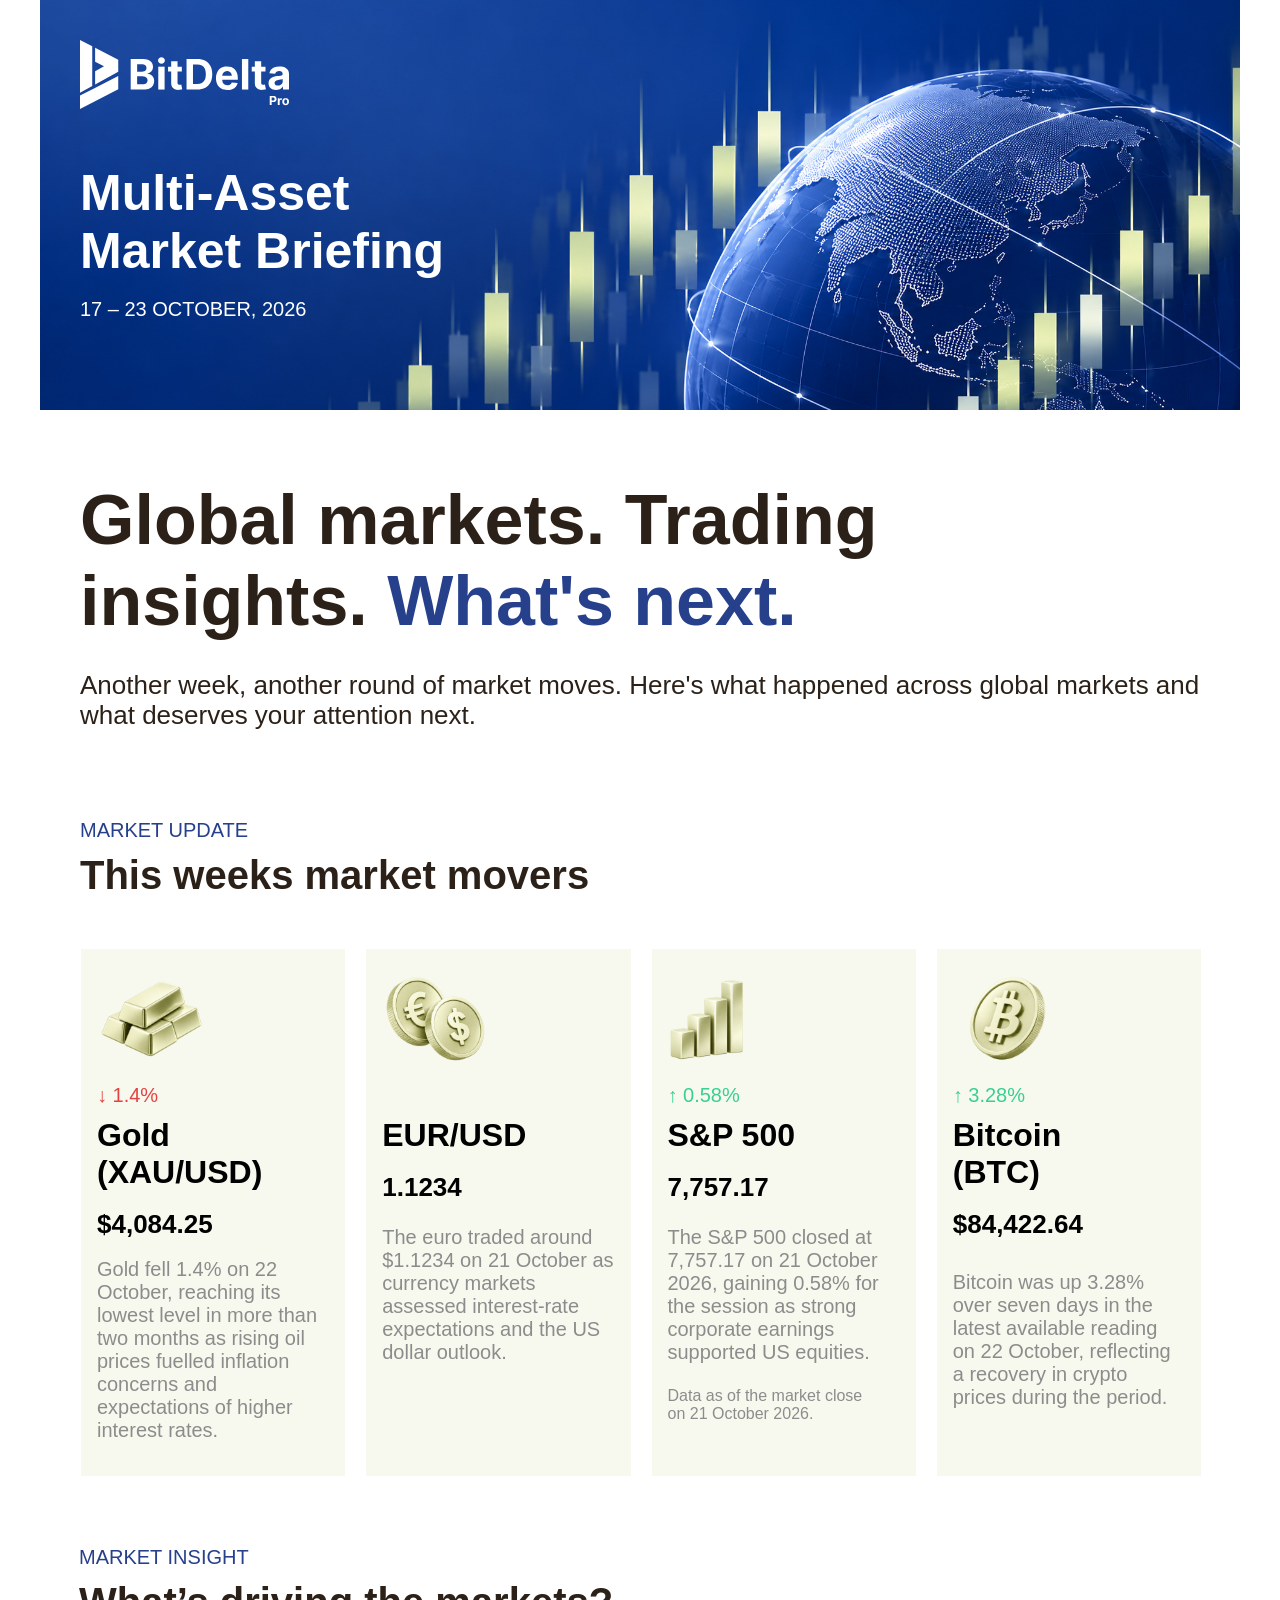
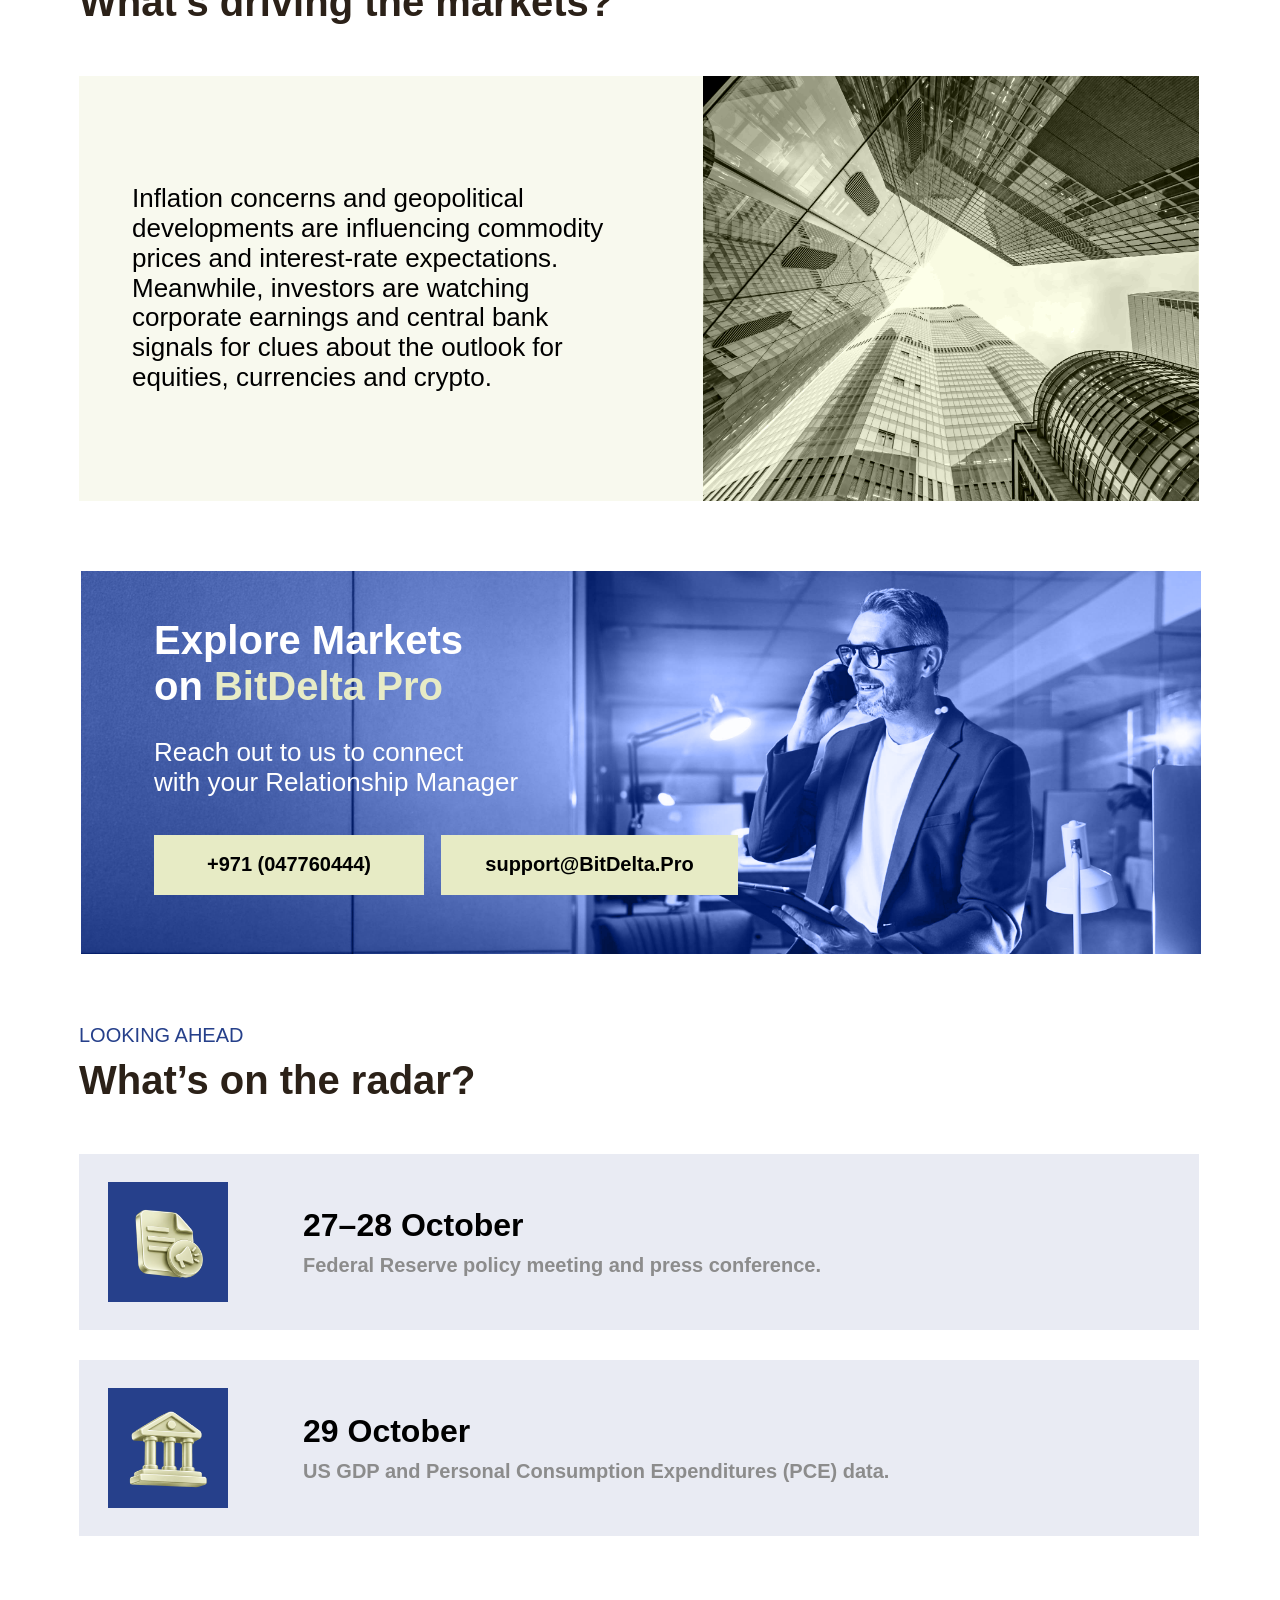
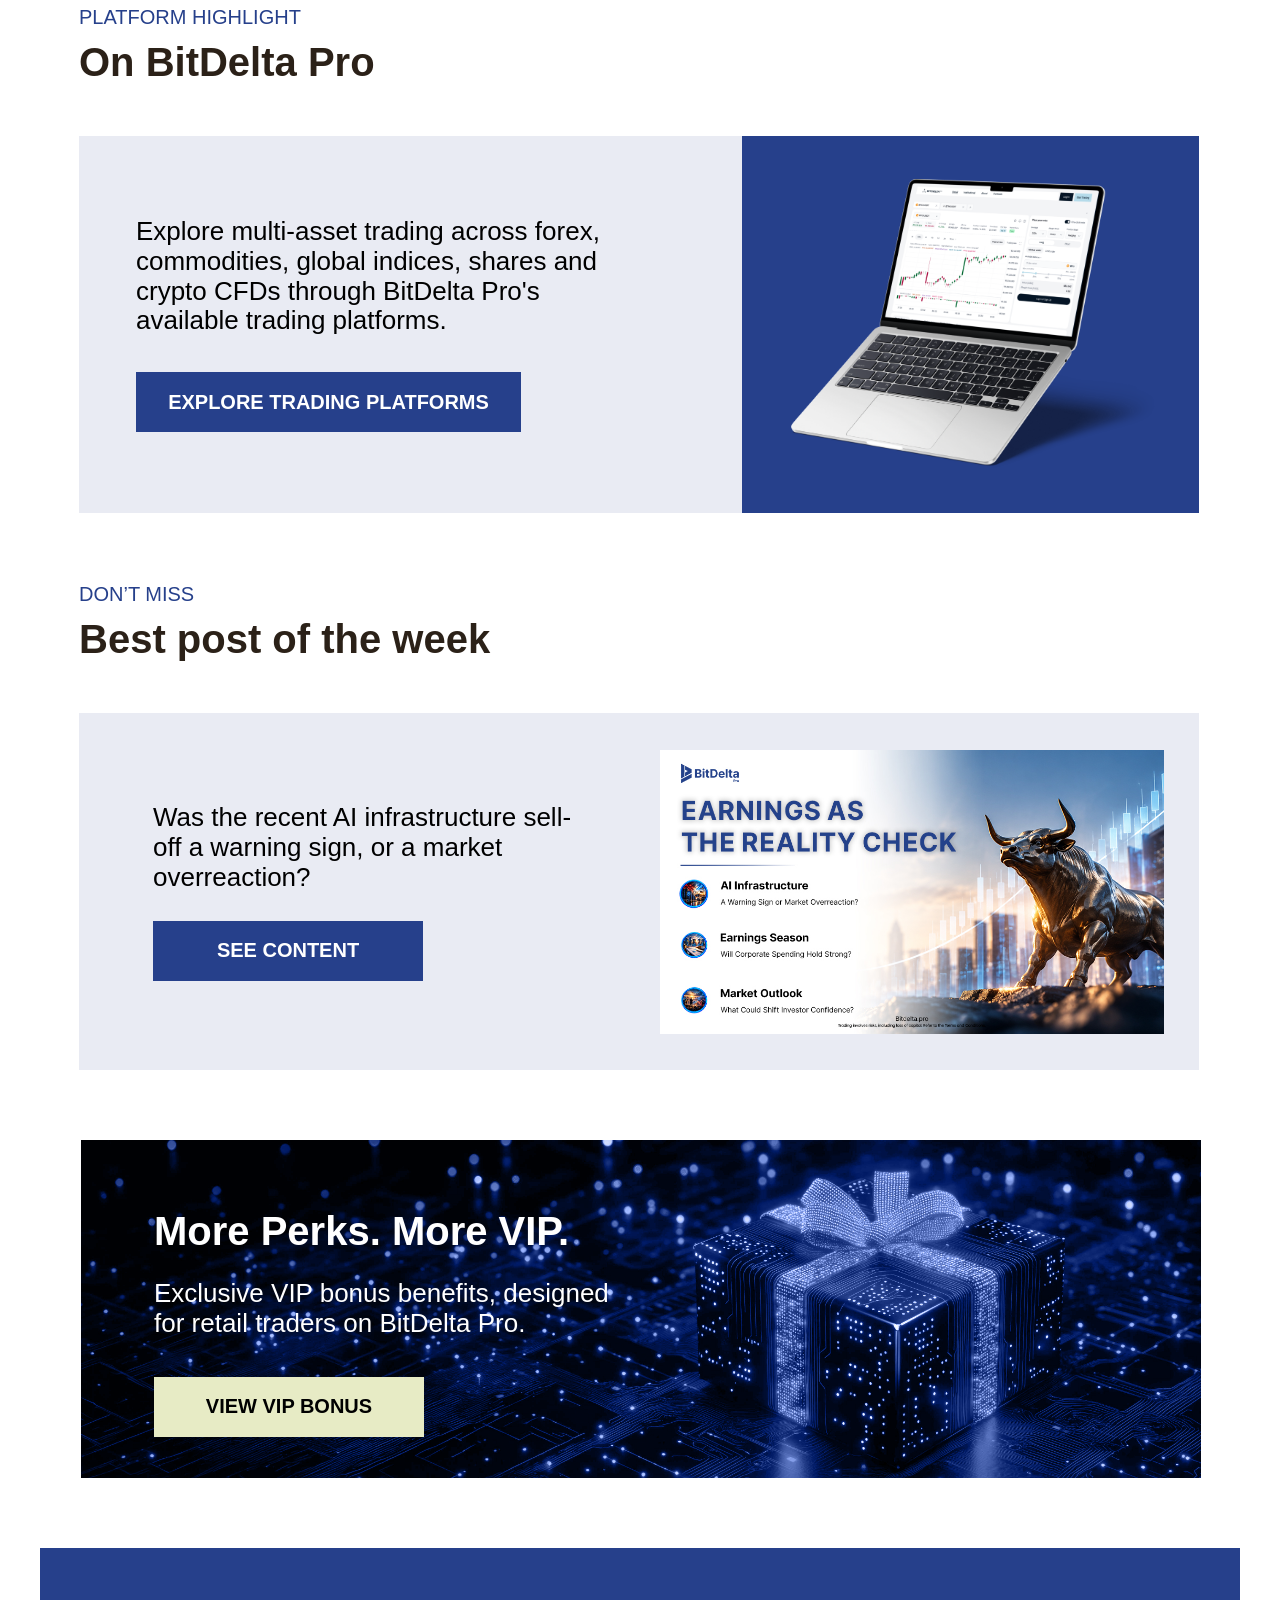
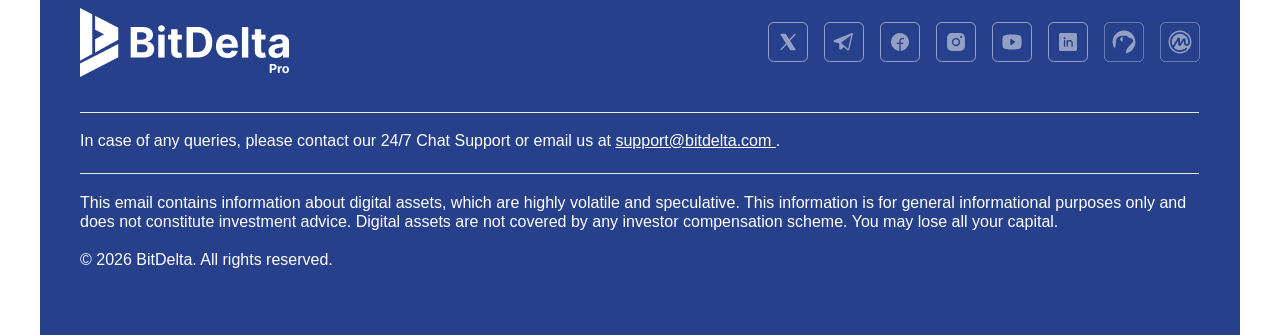
==== index.html @ d6a6b310 "Add files via upload" ====
<!doctype html>
<html lang="en">

<head>
  <meta charset="utf-8">
  <meta name="viewport" content="width=device-width, initial-scale=1">
  <meta name="theme-color" content="#26408b">
  <title>BitDelta Pro — Multi-Asset Market Briefing</title>
  <link rel="stylesheet" href="styles.css">
  <script src="script.js" defer></script>
</head>

<body>
<div class="page">

<!-- HERO -->
<header class="hero">
  <div class="hero-image">
    <img src="https://mou-bitdelta.github.io/Pro-Newsletter/assets/hero.jpg" alt="">
  </div>

  <img
    class="brand"
    src="https://mou-bitdelta.github.io/Pro-Newsletter/assets/logo-header.svg"
    alt="BitDelta Pro"
  >

  <h1>Multi-Asset<br>Market Briefing</h1>
  <p class="date">17 – 23 October, 2026</p>
</header>

<main>

<!-- INTRODUCTION -->
<section class="intro">
  <h2>
    Global markets. Trading
    <br class="desktop-break">
    insights. <span>What's next.</span>
  </h2>
  <p>
    Another week, another round of market moves.
    Here's what happened across global markets and
    what deserves your attention next.
  </p>
</section>

<!-- MARKET MOVERS -->
<section class="section movers">

  <div class="section-heading">
    <p>market update</p>
    <h2>This weeks market movers</h2>
  </div>

  <div class="market-grid">

    <!-- GOLD -->
    <article class="market-card card-gold">
      <div class="market-icon gold">
        <img
          src="https://mou-bitdelta.github.io/Pro-Newsletter/assets/market-icons.png"
          alt="Gold (XAU/USD)"
        >
      </div>
      <p class="change down">↓ 1.4%</p>
      <h3>Gold<br>(XAU/USD)</h3>
      <p class="price">$4,084.25</p>
      <p class="description">
        Gold fell 1.4% on 22 October, reaching its
        lowest level in more than two months as
        rising oil prices fuelled inflation concerns
        and expectations of higher interest rates.
      </p>
    </article>

    <!-- EUR/USD -->
    <article class="market-card card-eur">
      <div class="market-icon eur">
        <img
          src="https://mou-bitdelta.github.io/Pro-Newsletter/assets/market-icons.png"
          alt="EUR/USD"
        >
      </div>
      <p class="change up">&nbsp;</p>
      <h3>EUR/USD</h3>
      <p class="price">1.1234</p>
      <p class="description">
        The euro traded around $1.1234 on 21 October
        as currency markets assessed interest-rate
        expectations and the US dollar outlook.
      </p>
    </article>

    <!-- S&P 500 -->
    <article class="market-card card-sp">
      <div class="market-icon sp">
        <img
          src="https://mou-bitdelta.github.io/Pro-Newsletter/assets/market-icons.png"
          alt="S&amp;P 500"
        >
      </div>
      <p class="change up">↑ 0.58%</p>
      <h3>S&amp;P 500</h3>
      <p class="price">7,757.17</p>
      <p class="description">
        The S&amp;P 500 closed at 7,757.17 on
        21 October 2026, gaining 0.58% for the
        session as strong corporate earnings
        supported US equities.
      </p>
      <p class="data-note">
        Data as of the market close<br>
        on 21 October 2026.
      </p>
    </article>

    <!-- BITCOIN -->
    <article class="market-card card-btc">
      <div class="market-icon btc">
        <img
          src="https://mou-bitdelta.github.io/Pro-Newsletter/assets/market-icons.png"
          alt="Bitcoin (BTC)"
        >
      </div>
      <p class="change up">↑ 3.28%</p>
      <h3>Bitcoin<br>(BTC)</h3>
      <p class="price">$84,422.64</p>
      <p class="description">
        Bitcoin was up 3.28% over seven days in
        the latest available reading on 22 October,
        reflecting a recovery in crypto prices
        during the period.
      </p>
    </article>

  </div>
</section>

<!-- MARKET INSIGHT -->
<section class="section insight">

  <div class="section-heading">
    <p>market insight</p>
    <h2>What’s driving the markets?</h2>
  </div>

  <div class="insight-panel">
    <p>
      Inflation concerns and geopolitical developments
      are influencing commodity prices and interest-rate
      expectations. Meanwhile, investors are watching
      corporate earnings and central bank signals for
      clues about the outlook for equities, currencies
      and crypto.
    </p>

    <div class="insight-image">
      <img
        src="https://mou-bitdelta.github.io/Pro-Newsletter/assets/insight.jpg"
        alt="View looking up between financial district buildings"
      >
    </div>
  </div>
</section>

<!-- CONTACT BANNER -->
<section class="banner contact">

  <div class="contact-image">
    <img
      src="https://mou-bitdelta.github.io/Pro-Newsletter/assets/contact.jpg"
      alt=""
    >
  </div>

  <div class="banner-copy">
    <h2>
      Explore Markets<br>
      on <span>BitDelta Pro</span>
    </h2>
    <p>
      Reach out to us to connect<br>
      with your Relationship Manager
    </p>

    <div class="contact-links">
      <a class="cta" href="tel:+97147760444">
        +971 (047760444)
      </a>
      <a class="cta email" href="mailto:support@BitDelta.Pro">
        support@BitDelta.Pro
      </a>
    </div>
  </div>
</section>

<!-- LOOKING AHEAD -->
<section class="section radar">

  <div class="section-heading">
    <p>looking ahead</p>
    <h2>What’s on the radar?</h2>
  </div>

  <div class="radar-list">

    <article class="radar-card">
      <div class="radar-icon-box">
        <div class="radar-icon r0">
          <img
            src="https://mou-bitdelta.github.io/Pro-Newsletter/assets/radar-icons.png"
            alt=""
          >
        </div>
      </div>

      <div>
        <h3>27–28 October</h3>
        <p>
          Federal Reserve policy meeting and
          press conference.
        </p>
      </div>
    </article>

    <article class="radar-card">
      <div class="radar-icon-box">
        <div class="radar-icon r1">
          <img
            src="https://mou-bitdelta.github.io/Pro-Newsletter/assets/radar-icons.png"
            alt=""
          >
        </div>
      </div>

      <div>
        <h3>29 October</h3>
        <p>
          US GDP and Personal Consumption
          Expenditures (PCE) data.
        </p>
      </div>
    </article>

  </div>
</section>

<!-- PLATFORM HIGHLIGHT -->
<section class="section platform">

  <div class="section-heading">
    <p>platform highlight</p>
    <h2>On BitDelta Pro</h2>
  </div>

  <div class="platform-panel">

    <div class="platform-copy">
      <p>
        Explore multi-asset trading across forex,
        commodities, global indices, shares and
        crypto CFDs through BitDelta Pro's available
        trading platforms.
      </p>

      <button class="cta primary" data-action="platforms">
        Explore Trading Platforms
      </button>
    </div>

    <div class="laptop-panel">
      <div class="laptop">
        <img
          src="https://mou-bitdelta.github.io/Pro-Newsletter/assets/laptop.png"
          alt="BitDelta Pro trading platform on a laptop"
        >
      </div>
    </div>

  </div>
</section>

<!-- BEST POST -->
<section class="section post">

  <div class="section-heading">
    <p>don’t miss</p>
    <h2>Best post of the week</h2>
  </div>

  <div class="post-panel">
    <div>
      <p>
        Was the recent AI infrastructure sell-off
        a warning sign, or a market overreaction?
      </p>

      <button class="cta primary" data-action="post">
        see content
      </button>
    </div>

    <img
      class="post-image"
      src="https://mou-bitdelta.github.io/Pro-Newsletter/assets/post.jpg"
      alt="Earnings as the reality check — BitDelta Pro market analysis"
    >
  </div>
</section>

<!-- VIP BANNER -->
<section class="banner vip">

  <img
    class="vip-image"
    src="https://mou-bitdelta.github.io/Pro-Newsletter/assets/vip.jpg"
    alt=""
  >

  <div class="banner-copy">
    <h2>More Perks. More VIP.</h2>

    <p>
      Exclusive VIP bonus benefits, designed
      for retail traders on BitDelta Pro.
    </p>

    <button class="cta" data-action="vip">
      View VIP Bonus
    </button>
  </div>

</section>

</main>

<!-- FOOTER -->
<footer>

  <div class="footer-top">

    <img
      class="brand"
      src="https://mou-bitdelta.github.io/Pro-Newsletter/assets/logo-footer.svg"
      alt="BitDelta Pro"
    >

    <nav class="socials" aria-label="Community channels">

      <button data-channel="X" aria-label="X">
        <img src="https://mou-bitdelta.github.io/Pro-Newsletter/assets/x.svg" alt="">
      </button>

      <button data-channel="Telegram" aria-label="Telegram">
        <img src="https://mou-bitdelta.github.io/Pro-Newsletter/assets/telegram.svg" alt="">
      </button>

      <button data-channel="Facebook" aria-label="Facebook">
        <img src="https://mou-bitdelta.github.io/Pro-Newsletter/assets/facebook.svg" alt="">
      </button>

      <button data-channel="Instagram" aria-label="Instagram">
        <img src="https://mou-bitdelta.github.io/Pro-Newsletter/assets/instagram.svg" alt="">
      </button>

      <button data-channel="YouTube" aria-label="YouTube">
        <img src="https://mou-bitdelta.github.io/Pro-Newsletter/assets/youtube.svg" alt="">
      </button>

      <button data-channel="LinkedIn" aria-label="LinkedIn">
        <img src="https://mou-bitdelta.github.io/Pro-Newsletter/assets/linkedin.svg" alt="">
      </button>

      <button class="whole-icon" data-channel="Community 1" aria-label="Community channel 1">
        <img src="https://mou-bitdelta.github.io/Pro-Newsletter/assets/community-one.svg" alt="">
      </button>

      <button class="whole-icon" data-channel="Community 2" aria-label="Community channel 2">
        <img src="https://mou-bitdelta.github.io/Pro-Newsletter/assets/community-two.svg" alt="">
      </button>

    </nav>
  </div>

  <div class="footer-rule">
    <img
      src="https://mou-bitdelta.github.io/Pro-Newsletter/assets/footer-line.svg"
      alt=""
    >
  </div>

  <p class="support">
    In case of any queries, please contact our 24/7
    <button class="text-button" data-action="chat">
      Chat Support
    </button>
    or email us at
    <a href="mailto:support@bitdelta.com">
      support@bitdelta.com
    </a>.
  </p>

  <div class="footer-rule">
    <img
      src="https://mou-bitdelta.github.io/Pro-Newsletter/assets/footer-line.svg"
      alt=""
    >
  </div>

  <p class="risk">
    This email contains information about digital
    assets, which are highly volatile and speculative.
    This information is for general informational
    purposes only and does not constitute investment
    advice. Digital assets are not covered by any
    investor compensation scheme. You may lose all
    your capital.
  </p>

  <p class="copyright">
    © 2026 BitDelta. All rights reserved.
  </p>

</footer>

</div>

<!-- DETAIL DIALOG -->
<dialog id="details" aria-labelledby="detail-title">
  <form method="dialog">
    <button class="close" aria-label="Close">×</button>
  </form>

  <h2 id="detail-title"></h2>
  <p id="detail-copy"></p>

  <a
    id="detail-link"
    class="cta"
    href="mailto:support@BitDelta.Pro"
  >
    Contact support
  </a>
</dialog>

</body>
</html>
---- styles.css ----
@import url('shared.css');
@font-face{font-family:Inter;src:url('assets/fonts/InterVariable.woff2') format('woff2');font-weight:100 900;font-display:swap}
@font-face{font-family:'DIN 2014';src:local('DIN 2014 Demi'),local('DIN2014-Demi');font-weight:600;font-display:swap}
:root{--blue:#26408b;--cream:#e7ebc5;--ink:#2b2118;--muted:#8c8c8c}*{box-sizing:border-box}body{margin:0;background:#fff;font-family:Inter,Arial,sans-serif;color:#000;line-height:1.15;font-weight:500}h1,h2,h3,p{margin:0}h1,h2{font-weight:800}button,a{-webkit-tap-highlight-color:transparent}button{font:inherit;cursor:pointer}a{color:inherit}button:focus-visible,a:focus-visible{outline:3px solid #111;outline-offset:5px}.page{max-width:1200px;margin:auto;overflow:hidden}.brand{display:block}.hero{height:410px;position:relative;padding:40px;color:#fff;isolation:isolate;background:var(--blue)}.hero-image{position:absolute;inset:0;z-index:-1;overflow:hidden}.hero-image img{position:absolute;width:103.58%;height:112.8%;left:0;top:-3.31%;max-width:none}.hero h1{font-size:50px;line-height:1.15;position:absolute;top:165px;left:40px}.date{font-size:20px;position:absolute;top:298px;left:40px;text-transform:uppercase}main{padding:0 40px}.intro{padding-top:70px;margin-bottom:70px;color:var(--ink)}.intro h2{font-size:70px;line-height:1.15;min-height:164px}.intro h2 span{color:var(--blue)}.intro>p{font-size:26px;line-height:1.15;margin-top:27px;min-height:78px}.section{margin-bottom:70px}.section-heading{height:80px;margin-bottom:50px}.section-heading>p{font-size:20px;color:var(--blue);text-transform:uppercase;line-height:23px}.section-heading h2{font-size:40px;color:var(--ink);line-height:47px;margin-top:10px}.market-grid{display:grid;grid-template-columns:repeat(4,minmax(0,1fr));gap:21px}.market-card{height:315px;padding:14px 16px;background:rgba(231,235,197,.3)}.market-icon{position:relative;overflow:hidden;height:110px;width:108px}.market-icon img{position:absolute;max-width:none;height:114.44%}.gold img{width:349.69%;left:-1.36%;top:-10.59%}.eur{width:106px}.eur img{width:356.29%;left:-100.56%;top:-7.17%}.sp{width:84px}.sp img{width:449.6%;left:-250.72%;top:-6.91%}.btc{width:101px;margin-left:8px}.btc img{width:389.18%;height:119.11%;left:-298.48%;top:-9.64%}.change{font-size:20px;margin-top:11px;line-height:23px}.up{color:#38d091}.down{color:#e44242}.market-card h3{font-size:32px;line-height:36.8px;font-weight:700;margin-top:10px}.description{font-size:20px;line-height:23px;font-weight:400;color:var(--muted);margin-top:7px}.insight-panel{height:326px;background:rgba(231,235,197,.3);display:grid;grid-template-columns:624px 496px;align-items:center}.insight-panel>p{font-size:26px;line-height:29.9px;margin-left:53px;max-width:499px}.insight-image{height:326px;position:relative;isolation:isolate}.insight-image img{width:100%;height:100%;object-fit:cover;display:block}.insight-image:after{content:'';position:absolute;inset:0;background:#373920;mix-blend-mode:color}.banner{margin-bottom:70px;position:relative;isolation:isolate;color:#fff;overflow:hidden}.banner:after{content:'';position:absolute;inset:0;background:var(--blue);mix-blend-mode:color;z-index:-1}.contact{height:383px}.contact-image{position:absolute;inset:0;z-index:-2;overflow:hidden}.contact-image img{position:absolute;width:119.51%;height:131.22%;left:-9.75%;top:-4.85%;max-width:none}.banner-copy{position:relative}.contact .banner-copy{padding:46px 73px}.banner h2{font-size:40px;line-height:46px}.banner h2 span{color:var(--cream)}.banner p{font-size:26px;line-height:29.9px}.contact p{margin-top:29px}.contact-links{display:flex;gap:17px;margin-top:37px}.cta{display:inline-flex;justify-content:center;align-items:center;min-height:60px;width:270px;background:var(--cream);color:#000;font-size:20px;font-weight:600;text-transform:uppercase;border:0;text-decoration:none;padding:12px}.cta:hover{filter:brightness(.95)}.cta.email{text-transform:none;width:297px}.cta.primary{background:var(--blue);color:white}.radar-list{display:grid;gap:30px}.radar-card{height:176px;background:rgba(38,64,139,.1);display:flex;align-items:center;gap:75px;padding:28px 29px;font-family:'DIN 2014',Bahnschrift,'Arial Narrow',Arial,sans-serif;font-weight:600}.radar-icon-box{height:120px;width:120px;flex:none;background:var(--blue);display:grid;place-items:center}.radar-icon{position:relative;width:81px;height:99px;overflow:hidden}.radar-icon img{height:100%;width:370.16%;position:absolute;top:0;max-width:none}.r0 img{left:-16.94%}.r1 img{left:-131.73%}.r2{width:86px}.r2 img{width:348.64%;left:-235.76%}.radar-card h3{font-size:32px;font-weight:600}.radar-card p{font-size:20px;color:var(--muted);margin-top:10px}.platform-panel{height:326px;display:grid;grid-template-columns:663px 457px;background:rgba(38,64,139,.1);align-items:center}.platform-panel>p{margin-left:52px;max-width:499px;font-size:26px;line-height:29.9px}.laptop-panel{height:326px;background:var(--blue);position:relative;overflow:hidden}.laptop{position:absolute;width:426px;height:340px;left:31px;top:0;overflow:hidden}.laptop img{position:absolute;width:87.74%;height:85.38%;left:3.75%;top:6.92%;max-width:none}.post-panel{height:357px;background:rgba(38,64,139,.1);display:grid;grid-template-columns:437px 504px;gap:70px;align-items:center;padding:37px 35px 36px 74px}.post-panel p{font-size:26px;line-height:29.9px}.post-panel .cta{margin-top:28px}.post-image{width:504px;height:284px;object-fit:cover}.vip{height:338px}.vip-image{position:absolute;inset:0;width:100%;height:100%;object-fit:cover;z-index:-2}.vip .banner-copy{padding:68px 73px 35px}.vip p{max-width:490px;margin-top:25px}.vip .cta{margin-top:38px}footer{font-weight:500}.footer-top .brand{width:auto;height:auto}.copyright{margin-top:20px}
@media(max-width:1100px) and (min-width:761px){.market-grid{grid-template-columns:repeat(2,minmax(0,1fr))}.market-card{height:315px}.section-heading{height:auto;min-height:80px}.insight-panel{grid-template-columns:55% 45%;height:auto;min-height:326px}.insight-panel>p{margin:30px;font-size:23px}.platform-panel{grid-template-columns:55% 45%}.platform-panel>p{margin:30px;font-size:23px}.laptop{left:0;transform:scale(.85);transform-origin:left center}.post-panel{grid-template-columns:1fr 46%;gap:30px;padding:30px;height:auto;min-height:357px}.post-image{width:100%;height:auto}.post-panel p{font-size:23px}.socials{gap:8px}.intro h2{font-size:60px}.radar-card{gap:40px}}
@media(max-width:760px){main{padding:0 20px}.hero{height:350px;padding:24px}.hero h1{left:24px;top:145px;font-size:38px}.date{left:24px;top:250px;font-size:16px}.hero-image img{width:auto;min-width:100%;height:100%;left:auto;right:-160px;top:0}.intro{padding-top:38px;margin-bottom:38px}.intro h2{font-size:40px;min-height:0}.intro>p{font-size:21px;min-height:0;margin-top:24px}.section{margin-bottom:38px}.section-heading{height:auto;margin-bottom:26px}.section-heading>p{font-size:15px;line-height:1.2}.section-heading h2{font-size:29px;line-height:1.15;margin-top:10px}.market-grid{grid-template-columns:repeat(2,minmax(0,1fr));gap:16px}.market-card{height:auto;min-height:300px;padding:14px}.market-card h3{font-size:25px;line-height:1.15}.description{font-size:16px;line-height:1.35}.change{font-size:18px}.insight-panel{height:auto;display:flex;flex-direction:column;align-items:stretch}.insight-panel>p{margin:26px;font-size:22px;line-height:1.35}.insight-image{height:auto;aspect-ratio:496/326}.banner{margin-bottom:38px}.contact{height:auto;min-height:400px}.contact .banner-copy{padding:30px 24px}.banner h2{font-size:30px;line-height:1.2}.banner p{font-size:21px;line-height:1.35}.contact p{margin-top:24px}.contact-links{flex-wrap:wrap;margin-top:26px;gap:12px}.cta{font-size:17px;max-width:100%;width:270px;min-height:56px}.cta.email{width:297px;max-width:100%;font-size:16px}.contact-image img{height:100%;width:auto;min-width:100%;left:auto;right:-200px;top:0}.radar-list{gap:18px}.radar-card{height:auto;min-height:150px;padding:18px;gap:20px}.radar-icon-box{width:90px;height:100px}.radar-icon{transform:scale(.85)}.radar-card h3{font-size:24px}.radar-card p{font-size:18px}.platform-panel{height:auto;display:flex;flex-direction:column;align-items:stretch}.platform-panel>p{margin:26px;font-size:22px;line-height:1.35}.laptop-panel{height:280px}.laptop{left:50%;transform:translateX(-50%) scale(.82);transform-origin:top center}.post-panel{height:auto;display:flex;flex-direction:column;padding:26px;gap:26px;align-items:stretch}.post-panel p{font-size:22px;line-height:1.35}.post-panel .cta{margin-top:22px}.post-image{width:100%;height:auto;aspect-ratio:504/284}.vip{height:auto;min-height:338px}.vip .banner-copy{padding:35px 24px}.vip p{margin-top:20px}.vip .cta{margin-top:26px}footer{padding:35px 20px;font-size:14px;min-height:0}.footer-top{height:auto;flex-direction:column;align-items:flex-start;gap:25px;margin-bottom:28px}.socials{gap:9px;flex-wrap:wrap}.support,.risk{line-height:1.5}.footer-rule{max-width:100%}}
@media(max-width:360px){.market-grid{grid-template-columns:1fr}.market-card{min-height:275px}.radar-card{gap:14px;padding:16px}.radar-icon-box{width:74px;height:95px}.radar-icon{transform:scale(.75)}.radar-card h3{font-size:21px}.intro h2{font-size:35px}}
@media(max-width:760px){.desktop-break{display:none}.insight-image img{position:absolute;inset:0}.contact .banner-copy{background:linear-gradient(90deg,rgba(18,36,85,.82),rgba(18,36,85,.3));min-height:inherit}.hero:after{content:'';position:absolute;inset:0;background:linear-gradient(90deg,rgba(10,27,70,.55),transparent);z-index:-1}}

/* Updated frame 1581:1168. */
.market-card{height:527px}.market-card .price{font-size:26px;line-height:30px;font-weight:700;margin-top:18px}.market-card .description{margin-top:24px}.card-gold .description{margin-top:19px}.card-btc .description{margin-top:32px}.data-note{font-size:16px;line-height:18.4px;color:var(--muted);font-weight:400;margin-top:23px}.insight-panel,.insight-image{height:425px}.insight-panel>p{max-width:481px}.platform-panel,.laptop-panel{height:377px}.platform-copy{margin-left:57px;max-width:505px}.platform-copy p{font-size:26px;line-height:29.9px}.platform-copy .cta{width:385px;margin-top:36px}.laptop{top:19px}
@media(min-width:1101px){.market-grid{transform:translateX(1px)}.insight,.radar,.platform,.post{transform:translateX(-1px)}.contact,.vip{transform:translateX(1px)}}
@media(max-width:1100px) and (min-width:761px){.market-card{height:auto;min-height:527px}.platform-copy{margin:30px}.platform-copy p{font-size:23px;line-height:1.3}.platform-copy .cta{max-width:100%;font-size:17px}.insight-panel{height:auto;min-height:425px}.insight-image{height:425px}}
@media(max-width:760px){.market-card{height:auto;min-height:0;padding-bottom:24px}.market-card h3{font-size:24px}.market-card .price{font-size:21px;margin-top:16px}.market-card .description,.card-gold .description,.card-btc .description{margin-top:18px}.data-note{font-size:14px;line-height:1.35;margin-top:18px}.insight-panel{height:auto}.insight-image{height:auto;aspect-ratio:496/425}.platform-panel{height:auto}.platform-copy{margin:26px}.platform-copy p{font-size:22px;line-height:1.35}.platform-copy .cta{margin-top:24px;width:385px;max-width:100%;font-size:16px}.laptop-panel{height:280px}.laptop{top:0}.radar-card{align-items:flex-start}.radar-card h3{padding-top:10px}.radar-card p{line-height:1.3}}
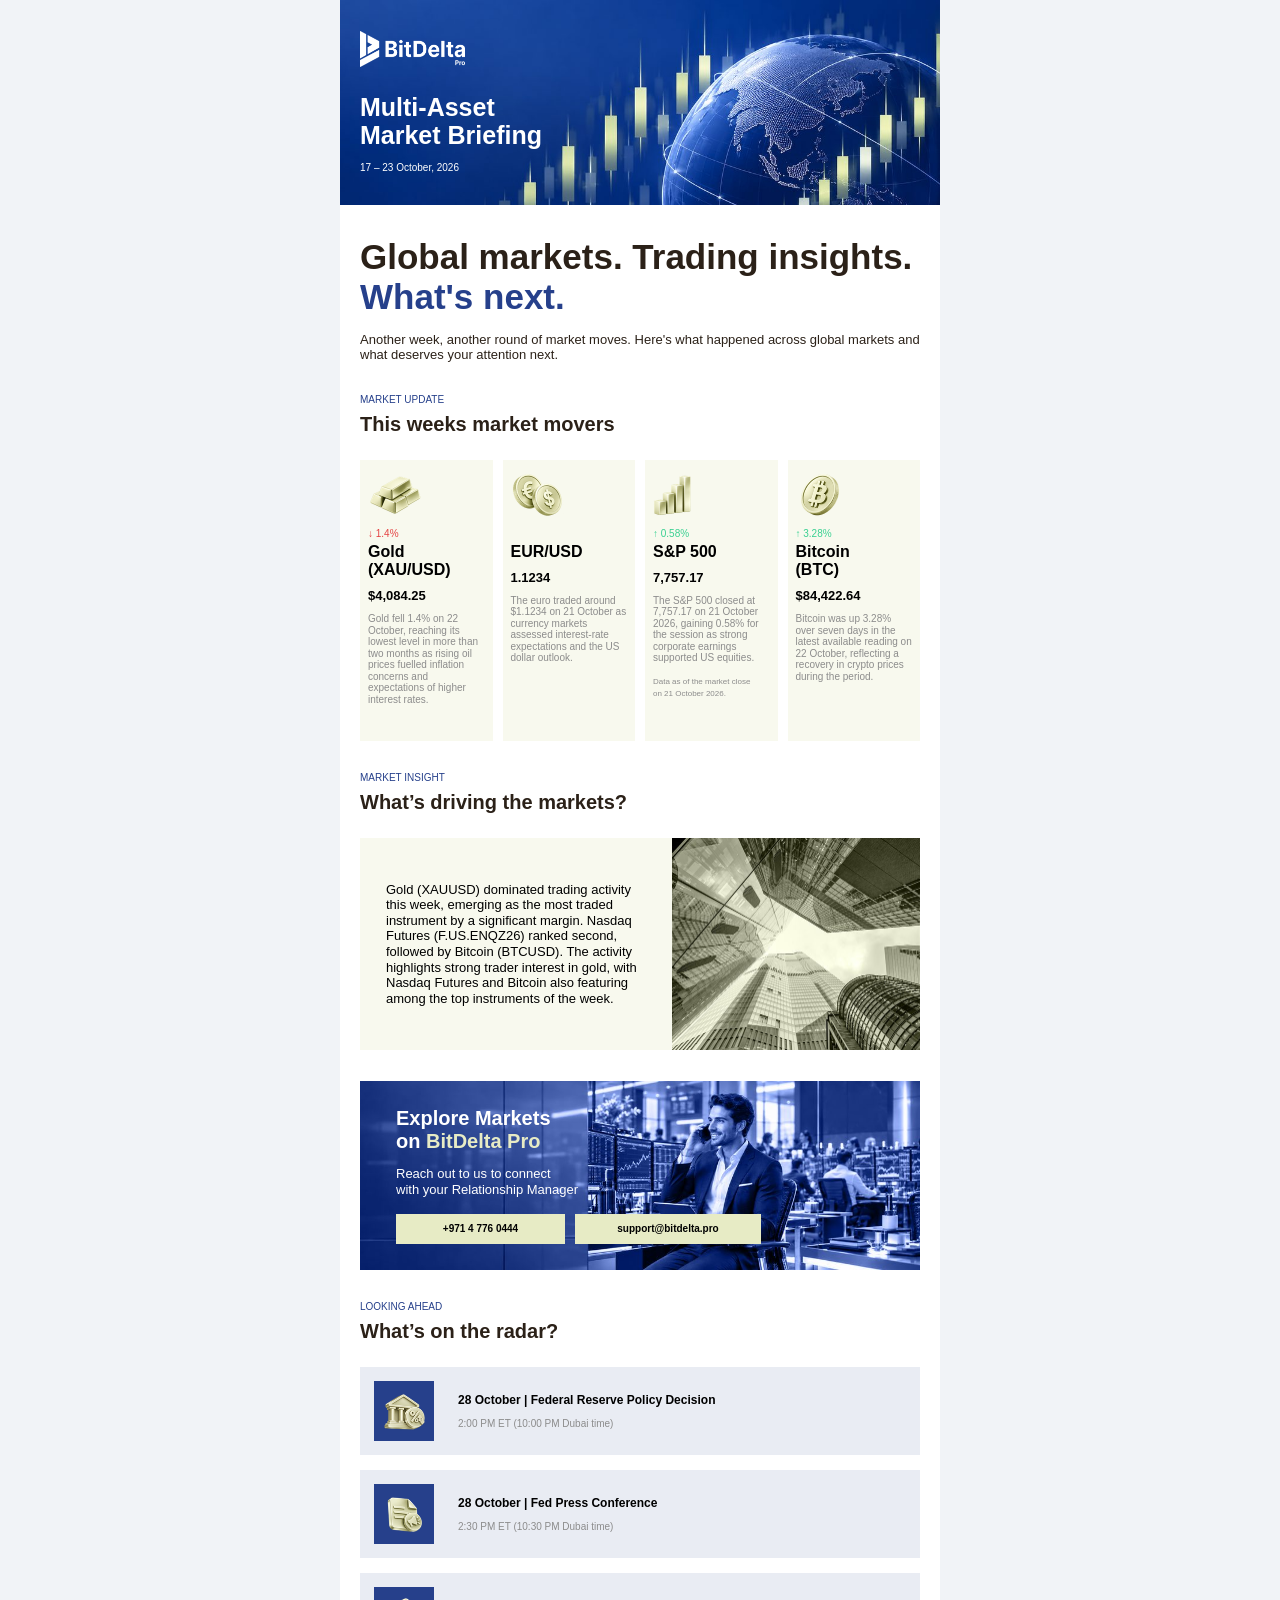
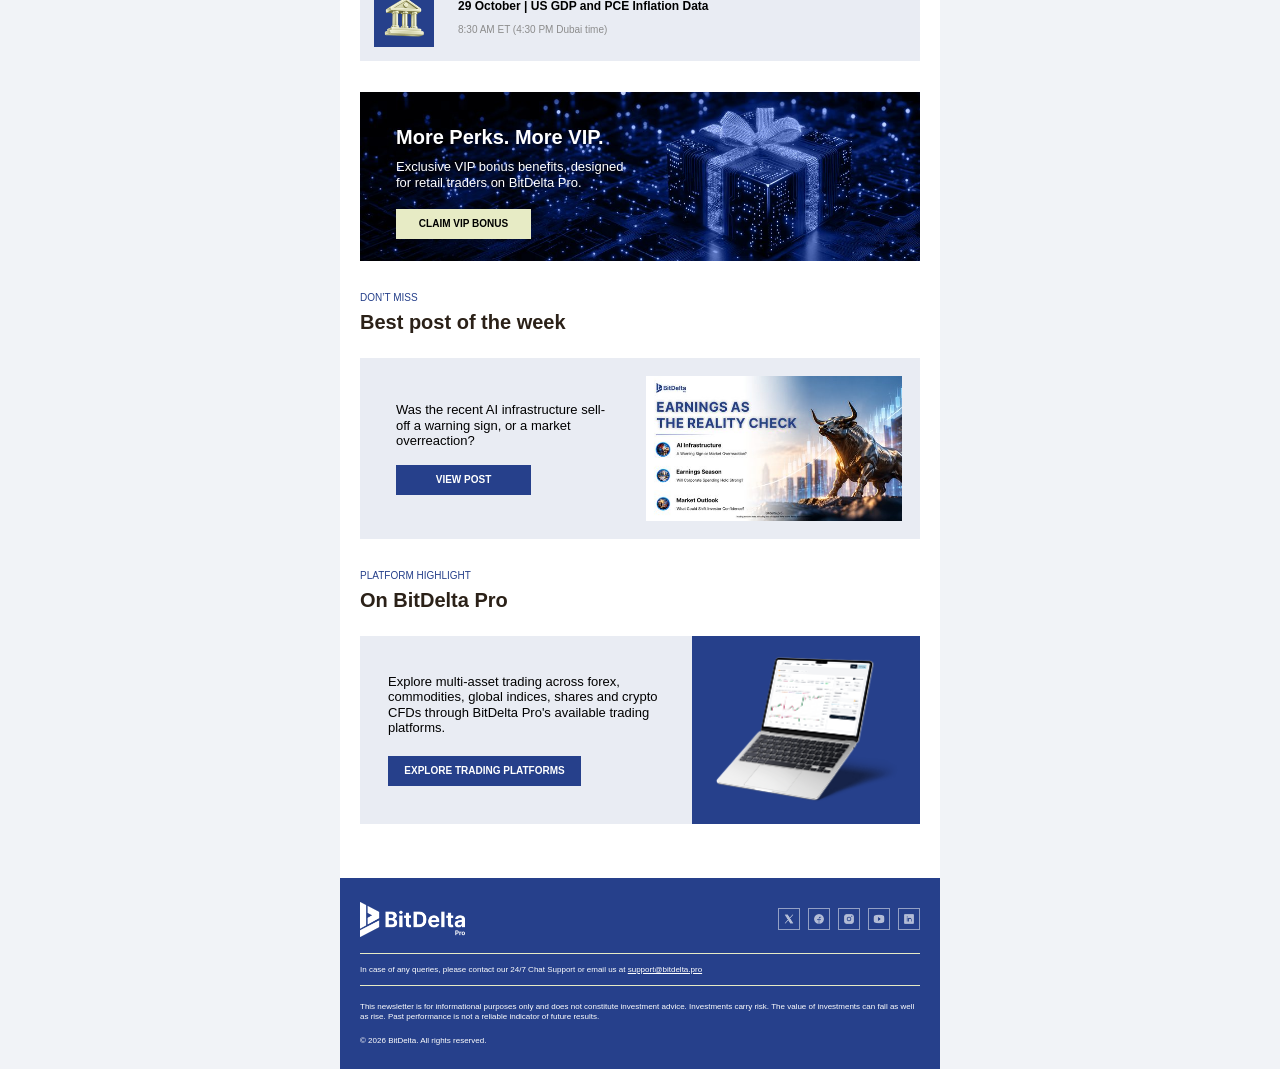
==== commit 9bedfbb2: "Add files via upload" ====
--- a/index.html
+++ b/index.html
@@ -1,449 +1,22 @@
-
-<!doctype html>
-<html lang="en">
-
-<head>
-  <meta charset="utf-8">
-  <meta name="viewport" content="width=device-width, initial-scale=1">
-  <meta name="theme-color" content="#26408b">
-  <title>BitDelta Pro — Multi-Asset Market Briefing</title>
-  <link rel="stylesheet" href="styles.css">
-  <script src="script.js" defer></script>
-</head>
-
-<body>
-<div class="page">
-
-<!-- HERO -->
-<header class="hero">
-  <div class="hero-image">
-    <img src="https://mou-bitdelta.github.io/Pro-Newsletter/assets/hero.jpg" alt="">
-  </div>
-
-  <img
-    class="brand"
-    src="https://mou-bitdelta.github.io/Pro-Newsletter/assets/logo-header.svg"
-    alt="BitDelta Pro"
-  >
-
-  <h1>Multi-Asset<br>Market Briefing</h1>
-  <p class="date">17 – 23 October, 2026</p>
-</header>
-
-<main>
-
-<!-- INTRODUCTION -->
-<section class="intro">
-  <h2>
-    Global markets. Trading
-    <br class="desktop-break">
-    insights. <span>What's next.</span>
-  </h2>
-  <p>
-    Another week, another round of market moves.
-    Here's what happened across global markets and
-    what deserves your attention next.
-  </p>
-</section>
-
-<!-- MARKET MOVERS -->
-<section class="section movers">
-
-  <div class="section-heading">
-    <p>market update</p>
-    <h2>This weeks market movers</h2>
-  </div>
-
-  <div class="market-grid">
-
-    <!-- GOLD -->
-    <article class="market-card card-gold">
-      <div class="market-icon gold">
-        <img
-          src="https://mou-bitdelta.github.io/Pro-Newsletter/assets/market-icons.png"
-          alt="Gold (XAU/USD)"
-        >
-      </div>
-      <p class="change down">↓ 1.4%</p>
-      <h3>Gold<br>(XAU/USD)</h3>
-      <p class="price">$4,084.25</p>
-      <p class="description">
-        Gold fell 1.4% on 22 October, reaching its
-        lowest level in more than two months as
-        rising oil prices fuelled inflation concerns
-        and expectations of higher interest rates.
-      </p>
-    </article>
-
-    <!-- EUR/USD -->
-    <article class="market-card card-eur">
-      <div class="market-icon eur">
-        <img
-          src="https://mou-bitdelta.github.io/Pro-Newsletter/assets/market-icons.png"
-          alt="EUR/USD"
-        >
-      </div>
-      <p class="change up">&nbsp;</p>
-      <h3>EUR/USD</h3>
-      <p class="price">1.1234</p>
-      <p class="description">
-        The euro traded around $1.1234 on 21 October
-        as currency markets assessed interest-rate
-        expectations and the US dollar outlook.
-      </p>
-    </article>
-
-    <!-- S&P 500 -->
-    <article class="market-card card-sp">
-      <div class="market-icon sp">
-        <img
-          src="https://mou-bitdelta.github.io/Pro-Newsletter/assets/market-icons.png"
-          alt="S&amp;P 500"
-        >
-      </div>
-      <p class="change up">↑ 0.58%</p>
-      <h3>S&amp;P 500</h3>
-      <p class="price">7,757.17</p>
-      <p class="description">
-        The S&amp;P 500 closed at 7,757.17 on
-        21 October 2026, gaining 0.58% for the
-        session as strong corporate earnings
-        supported US equities.
-      </p>
-      <p class="data-note">
-        Data as of the market close<br>
-        on 21 October 2026.
-      </p>
-    </article>
-
-    <!-- BITCOIN -->
-    <article class="market-card card-btc">
-      <div class="market-icon btc">
-        <img
-          src="https://mou-bitdelta.github.io/Pro-Newsletter/assets/market-icons.png"
-          alt="Bitcoin (BTC)"
-        >
-      </div>
-      <p class="change up">↑ 3.28%</p>
-      <h3>Bitcoin<br>(BTC)</h3>
-      <p class="price">$84,422.64</p>
-      <p class="description">
-        Bitcoin was up 3.28% over seven days in
-        the latest available reading on 22 October,
-        reflecting a recovery in crypto prices
-        during the period.
-      </p>
-    </article>
-
-  </div>
-</section>
-
-<!-- MARKET INSIGHT -->
-<section class="section insight">
-
-  <div class="section-heading">
-    <p>market insight</p>
-    <h2>What’s driving the markets?</h2>
-  </div>
-
-  <div class="insight-panel">
-    <p>
-      Inflation concerns and geopolitical developments
-      are influencing commodity prices and interest-rate
-      expectations. Meanwhile, investors are watching
-      corporate earnings and central bank signals for
-      clues about the outlook for equities, currencies
-      and crypto.
-    </p>
-
-    <div class="insight-image">
-      <img
-        src="https://mou-bitdelta.github.io/Pro-Newsletter/assets/insight.jpg"
-        alt="View looking up between financial district buildings"
-      >
-    </div>
-  </div>
-</section>
-
-<!-- CONTACT BANNER -->
-<section class="banner contact">
-
-  <div class="contact-image">
-    <img
-      src="https://mou-bitdelta.github.io/Pro-Newsletter/assets/contact.jpg"
-      alt=""
-    >
-  </div>
-
-  <div class="banner-copy">
-    <h2>
-      Explore Markets<br>
-      on <span>BitDelta Pro</span>
-    </h2>
-    <p>
-      Reach out to us to connect<br>
-      with your Relationship Manager
-    </p>
-
-    <div class="contact-links">
-      <a class="cta" href="tel:+97147760444">
-        +971 (047760444)
-      </a>
-      <a class="cta email" href="mailto:support@BitDelta.Pro">
-        support@BitDelta.Pro
-      </a>
-    </div>
-  </div>
-</section>
-
-<!-- LOOKING AHEAD -->
-<section class="section radar">
-
-  <div class="section-heading">
-    <p>looking ahead</p>
-    <h2>What’s on the radar?</h2>
-  </div>
-
-  <div class="radar-list">
-
-    <article class="radar-card">
-      <div class="radar-icon-box">
-        <div class="radar-icon r0">
-          <img
-            src="https://mou-bitdelta.github.io/Pro-Newsletter/assets/radar-icons.png"
-            alt=""
-          >
-        </div>
-      </div>
-
-      <div>
-        <h3>27–28 October</h3>
-        <p>
-          Federal Reserve policy meeting and
-          press conference.
-        </p>
-      </div>
-    </article>
-
-    <article class="radar-card">
-      <div class="radar-icon-box">
-        <div class="radar-icon r1">
-          <img
-            src="https://mou-bitdelta.github.io/Pro-Newsletter/assets/radar-icons.png"
-            alt=""
-          >
-        </div>
-      </div>
-
-      <div>
-        <h3>29 October</h3>
-        <p>
-          US GDP and Personal Consumption
-          Expenditures (PCE) data.
-        </p>
-      </div>
-    </article>
-
-  </div>
-</section>
-
-<!-- PLATFORM HIGHLIGHT -->
-<section class="section platform">
-
-  <div class="section-heading">
-    <p>platform highlight</p>
-    <h2>On BitDelta Pro</h2>
-  </div>
-
-  <div class="platform-panel">
-
-    <div class="platform-copy">
-      <p>
-        Explore multi-asset trading across forex,
-        commodities, global indices, shares and
-        crypto CFDs through BitDelta Pro's available
-        trading platforms.
-      </p>
-
-      <button class="cta primary" data-action="platforms">
-        Explore Trading Platforms
-      </button>
-    </div>
-
-    <div class="laptop-panel">
-      <div class="laptop">
-        <img
-          src="https://mou-bitdelta.github.io/Pro-Newsletter/assets/laptop.png"
-          alt="BitDelta Pro trading platform on a laptop"
-        >
-      </div>
-    </div>
-
-  </div>
-</section>
-
-<!-- BEST POST -->
-<section class="section post">
-
-  <div class="section-heading">
-    <p>don’t miss</p>
-    <h2>Best post of the week</h2>
-  </div>
-
-  <div class="post-panel">
-    <div>
-      <p>
-        Was the recent AI infrastructure sell-off
-        a warning sign, or a market overreaction?
-      </p>
-
-      <button class="cta primary" data-action="post">
-        see content
-      </button>
-    </div>
-
-    <img
-      class="post-image"
-      src="https://mou-bitdelta.github.io/Pro-Newsletter/assets/post.jpg"
-      alt="Earnings as the reality check — BitDelta Pro market analysis"
-    >
-  </div>
-</section>
-
-<!-- VIP BANNER -->
-<section class="banner vip">
-
-  <img
-    class="vip-image"
-    src="https://mou-bitdelta.github.io/Pro-Newsletter/assets/vip.jpg"
-    alt=""
-  >
-
-  <div class="banner-copy">
-    <h2>More Perks. More VIP.</h2>
-
-    <p>
-      Exclusive VIP bonus benefits, designed
-      for retail traders on BitDelta Pro.
-    </p>
-
-    <button class="cta" data-action="vip">
-      View VIP Bonus
-    </button>
-  </div>
-
-</section>
-
-</main>
-
-<!-- FOOTER -->
-<footer>
-
-  <div class="footer-top">
-
-    <img
-      class="brand"
-      src="https://mou-bitdelta.github.io/Pro-Newsletter/assets/logo-footer.svg"
-      alt="BitDelta Pro"
-    >
-
-    <nav class="socials" aria-label="Community channels">
-
-      <button data-channel="X" aria-label="X">
-        <img src="https://mou-bitdelta.github.io/Pro-Newsletter/assets/x.svg" alt="">
-      </button>
-
-      <button data-channel="Telegram" aria-label="Telegram">
-        <img src="https://mou-bitdelta.github.io/Pro-Newsletter/assets/telegram.svg" alt="">
-      </button>
-
-      <button data-channel="Facebook" aria-label="Facebook">
-        <img src="https://mou-bitdelta.github.io/Pro-Newsletter/assets/facebook.svg" alt="">
-      </button>
-
-      <button data-channel="Instagram" aria-label="Instagram">
-        <img src="https://mou-bitdelta.github.io/Pro-Newsletter/assets/instagram.svg" alt="">
-      </button>
-
-      <button data-channel="YouTube" aria-label="YouTube">
-        <img src="https://mou-bitdelta.github.io/Pro-Newsletter/assets/youtube.svg" alt="">
-      </button>
-
-      <button data-channel="LinkedIn" aria-label="LinkedIn">
-        <img src="https://mou-bitdelta.github.io/Pro-Newsletter/assets/linkedin.svg" alt="">
-      </button>
-
-      <button class="whole-icon" data-channel="Community 1" aria-label="Community channel 1">
-        <img src="https://mou-bitdelta.github.io/Pro-Newsletter/assets/community-one.svg" alt="">
-      </button>
-
-      <button class="whole-icon" data-channel="Community 2" aria-label="Community channel 2">
-        <img src="https://mou-bitdelta.github.io/Pro-Newsletter/assets/community-two.svg" alt="">
-      </button>
-
-    </nav>
-  </div>
-
-  <div class="footer-rule">
-    <img
-      src="https://mou-bitdelta.github.io/Pro-Newsletter/assets/footer-line.svg"
-      alt=""
-    >
-  </div>
-
-  <p class="support">
-    In case of any queries, please contact our 24/7
-    <button class="text-button" data-action="chat">
-      Chat Support
-    </button>
-    or email us at
-    <a href="mailto:support@bitdelta.com">
-      support@bitdelta.com
-    </a>.
-  </p>
-
-  <div class="footer-rule">
-    <img
-      src="https://mou-bitdelta.github.io/Pro-Newsletter/assets/footer-line.svg"
-      alt=""
-    >
-  </div>
-
-  <p class="risk">
-    This email contains information about digital
-    assets, which are highly volatile and speculative.
-    This information is for general informational
-    purposes only and does not constitute investment
-    advice. Digital assets are not covered by any
-    investor compensation scheme. You may lose all
-    your capital.
-  </p>
-
-  <p class="copyright">
-    © 2026 BitDelta. All rights reserved.
-  </p>
-
-</footer>
-
-</div>
-
-<!-- DETAIL DIALOG -->
-<dialog id="details" aria-labelledby="detail-title">
-  <form method="dialog">
-    <button class="close" aria-label="Close">×</button>
-  </form>
-
-  <h2 id="detail-title"></h2>
-  <p id="detail-copy"></p>
-
-  <a
-    id="detail-link"
-    class="cta"
-    href="mailto:support@BitDelta.Pro"
-  >
-    Contact support
-  </a>
-</dialog>
-
-</body>
-</html>
+<!doctype html>
+<html lang="en" xmlns:v="urn:schemas-microsoft-com:vml" xmlns:o="urn:schemas-microsoft-com:office:office">
+<head><meta charset="utf-8"><meta name="viewport" content="width=device-width, initial-scale=1"><meta name="x-apple-disable-message-reformatting"><meta name="format-detection" content="telephone=no,address=no,email=no,date=no,url=no"><title>BitDelta Pro — Multi-Asset Market Briefing | 17–23 October 2026</title>
+<!--[if mso]><xml><o:OfficeDocumentSettings><o:PixelsPerInch>96</o:PixelsPerInch></o:OfficeDocumentSettings></xml><![endif]-->
+<style>
+body{margin:0!important;padding:0!important;background:#f1f3f7;font-family:Inter,Arial,Helvetica,sans-serif;-webkit-text-size-adjust:100%;-ms-text-size-adjust:100%}table,td{mso-table-lspace:0pt;mso-table-rspace:0pt}td{font-family:Inter,Arial,Helvetica,sans-serif}img{border:0;outline:none;text-decoration:none;-ms-interpolation-mode:bicubic}a{color:inherit}a:focus-visible{outline:2px solid #38d091;outline-offset:3px}
+@media screen and (max-width:520px){.container{width:100%!important}.gutter{padding-left:16px!important;padding-right:16px!important}.market-row{display:block!important}.market-card{display:inline-block!important;width:50%!important;box-sizing:border-box!important;vertical-align:top!important;margin-bottom:10px!important}.market-card>table{height:290px!important}.market-card td{height:auto!important}.stack{display:block!important;width:100%!important;box-sizing:border-box!important}.stack img{margin-left:auto!important;margin-right:auto!important}.stack[style*="padding:18px"]{padding:16px!important}.panel-pad{padding:24px!important}.banner-pad{padding:24px!important}.contact-button{display:block!important;padding:0 0 10px!important}.footer-logo,.footer-social{display:block!important;width:100%!important}.footer-social{padding-top:18px!important;text-align:left!important}.footer-social>table{margin-left:-8px!important}}
+</style></head><body>
+<table role="presentation" width="100%" border="0" cellspacing="0" cellpadding="0" bgcolor="#f1f3f7"><tr><td align="center">
+<!--[if mso]><table role="presentation" width="600" align="center"><tr><td><![endif]-->
+<table role="presentation" class="container" width="600" border="0" cellspacing="0" cellpadding="0" bgcolor="#ffffff" style="width:100%;max-width:600px;margin:0 auto;background:#ffffff;border-collapse:collapse"><tr><td background="assets/hero.jpg" bgcolor="#26408b" width="600" height="205" style="height:205px;background:#26408b url('assets/hero.jpg') center/cover no-repeat;color:#ffffff">
+<!--[if gte mso 9]><v:rect xmlns:v="urn:schemas-microsoft-com:vml" fill="true" stroke="false" style="width:600px;height:205px"><v:fill type="frame" src="assets/hero.jpg" color="#26408b"/><v:textbox inset="0,0,0,0"><![endif]-->
+<table role="presentation" width="100%" border="0" cellspacing="0" cellpadding="0" style="border-collapse:collapse;"><tr><td style="padding:20px"><a href="https://bitdelta.pro/" target="_blank" rel="noopener" style="color:inherit;text-decoration:none"><img src="assets/logo.png" width="105" alt="BitDelta Pro" border="0" style="display:block;width:105px;max-width:100%;height:auto;"></a><p style="margin:26px 0 12px;font-size:25px;line-height:1.15;font-weight:800;color:#ffffff">Multi-Asset<br>Market Briefing</p><p style="margin:0;font-size:10px;line-height:1.2;font-weight:500;color:#ffffff">17 – 23 October, 2026</p></td></tr></table>
+<!--[if gte mso 9]></v:textbox></v:rect><![endif]--></td></tr><tr><td class="gutter" style="padding:32px 20px 0"><p style="margin:0;font-size:35px;line-height:1.15;font-weight:800;color:#2b2118">Global markets. Trading insights. <span style="color:#26408b">What's next.</span></p><p style="margin:14px 0 0;font-size:13px;line-height:1.2;font-weight:500;color:#2b2118">Another week, another round of market moves. Here's what happened across global markets and what deserves your attention next.</p></td></tr><tr><td class="gutter" style="padding:31px 20px 24px"><p style="margin:0;font-size:10px;line-height:1.2;font-weight:500;color:#26408b">MARKET UPDATE</p><p style="margin:7px 0 0;font-size:20px;line-height:1.15;font-weight:800;color:#2b2118">This weeks market movers</p></td></tr><tr><td style="padding:0 15px"><table role="presentation" width="100%" border="0" cellspacing="0" cellpadding="0" style="border-collapse:collapse;"><tr class="market-row"><td class="market-card" width="25%" valign="top" style="width:25%;padding:0 5px"><table role="presentation" width="100%" border="0" cellspacing="0" cellpadding="0" style="border-collapse:collapse;"><tr><td bgcolor="#f8f9ee" height="264" valign="top" style="background:#f8f9ee;padding:7px 8px 10px;height:264px"><img src="assets/gold.png" width="54" alt="Gold (XAU/USD)" border="0" style="display:block;width:54px;max-width:100%;height:auto;height:55px;"><p style="margin:6px 0 3px;font-size:10px;line-height:1.2;font-weight:500;color:#e44242">↓ 1.4%</p><p style="margin:0;font-size:16px;line-height:1.15;font-weight:700;color:#000000">Gold<br>(XAU/USD)</p><p style="margin:9px 0;font-size:13px;line-height:1.2;font-weight:700;color:#000000">$4,084.25</p><p style="margin:0;font-size:10px;line-height:1.15;font-weight:400;color:#8c8c8c">Gold fell 1.4% on 22 October, reaching its lowest level in more than two months as rising oil prices fuelled inflation concerns and expectations of higher interest rates.</p></td></tr></table></td><td class="market-card" width="25%" valign="top" style="width:25%;padding:0 5px"><table role="presentation" width="100%" border="0" cellspacing="0" cellpadding="0" style="border-collapse:collapse;"><tr><td bgcolor="#f8f9ee" height="264" valign="top" style="background:#f8f9ee;padding:7px 8px 10px;height:264px"><img src="assets/eur-usd.png" width="53" alt="EUR/USD" border="0" style="display:block;width:53px;max-width:100%;height:auto;height:55px;"><p style="margin:6px 0 3px;font-size:10px;line-height:1.2;font-weight:500;color:#38d091">&nbsp;</p><p style="margin:0;font-size:16px;line-height:1.15;font-weight:700;color:#000000">EUR/USD</p><p style="margin:9px 0;font-size:13px;line-height:1.2;font-weight:700;color:#000000">1.1234</p><p style="margin:0;font-size:10px;line-height:1.15;font-weight:400;color:#8c8c8c">The euro traded around $1.1234 on 21 October as currency markets assessed interest-rate expectations and the US dollar outlook.</p></td></tr></table></td><td class="market-card" width="25%" valign="top" style="width:25%;padding:0 5px"><table role="presentation" width="100%" border="0" cellspacing="0" cellpadding="0" style="border-collapse:collapse;"><tr><td bgcolor="#f8f9ee" height="264" valign="top" style="background:#f8f9ee;padding:7px 8px 10px;height:264px"><img src="assets/sp500.png" width="42" alt="S&amp;amp;P 500" border="0" style="display:block;width:42px;max-width:100%;height:auto;height:55px;"><p style="margin:6px 0 3px;font-size:10px;line-height:1.2;font-weight:500;color:#38d091">↑ 0.58%</p><p style="margin:0;font-size:16px;line-height:1.15;font-weight:700;color:#000000">S&amp;P 500</p><p style="margin:9px 0;font-size:13px;line-height:1.2;font-weight:700;color:#000000">7,757.17</p><p style="margin:0;font-size:10px;line-height:1.15;font-weight:400;color:#8c8c8c">The S&amp;P 500 closed at 7,757.17 on 21 October 2026, gaining 0.58% for the session as strong corporate earnings supported US equities.<br><br><span style="font-size:8px">Data as of the market close<br>on 21 October 2026.</span></p></td></tr></table></td><td class="market-card" width="25%" valign="top" style="width:25%;padding:0 5px"><table role="presentation" width="100%" border="0" cellspacing="0" cellpadding="0" style="border-collapse:collapse;"><tr><td bgcolor="#f8f9ee" height="264" valign="top" style="background:#f8f9ee;padding:7px 8px 10px;height:264px"><img src="assets/bitcoin.png" width="51" alt="Bitcoin (BTC)" border="0" style="display:block;width:51px;max-width:100%;height:auto;height:55px;"><p style="margin:6px 0 3px;font-size:10px;line-height:1.2;font-weight:500;color:#38d091">↑ 3.28%</p><p style="margin:0;font-size:16px;line-height:1.15;font-weight:700;color:#000000">Bitcoin<br>(BTC)</p><p style="margin:9px 0;font-size:13px;line-height:1.2;font-weight:700;color:#000000">$84,422.64</p><p style="margin:0;font-size:10px;line-height:1.15;font-weight:400;color:#8c8c8c">Bitcoin was up 3.28% over seven days in the latest available reading on 22 October, reflecting a recovery in crypto prices during the period.</p></td></tr></table></td></tr></table></td></tr><tr><td class="gutter" style="padding:31px 20px 24px"><p style="margin:0;font-size:10px;line-height:1.2;font-weight:500;color:#26408b">MARKET INSIGHT</p><p style="margin:7px 0 0;font-size:20px;line-height:1.15;font-weight:800;color:#2b2118">What’s driving the markets?</p></td></tr><tr><td class="gutter" style="padding:0 20px"><table role="presentation" width="100%" border="0" cellspacing="0" cellpadding="0" style="border-collapse:collapse;"><tr><td class="stack" width="312" valign="middle" bgcolor="#f8f9ee" style="width:312px;background:#f8f9ee"><table role="presentation" width="100%" border="0" cellspacing="0" cellpadding="0" style="border-collapse:collapse;"><tr><td class="panel-pad" style="padding:28px 26px"><p style="margin:0;font-size:13px;line-height:1.2;font-weight:500;color:#000000">Gold (XAUUSD) dominated trading activity this week, emerging as the most traded instrument by a significant margin. Nasdaq Futures (F.US.ENQZ26) ranked second, followed by Bitcoin (BTCUSD). The activity highlights strong trader interest in gold, with Nasdaq Futures and Bitcoin also featuring among the top instruments of the week.</p></td></tr></table></td><td class="stack" width="248" valign="middle" style="width:248px"><img src="assets/insight.jpg" width="248" alt="Upward view of financial district skyscrapers" border="0" style="display:block;width:248px;max-width:100%;height:auto;width:100%;"></td></tr></table></td></tr><tr><td class="gutter" style="padding:31px 20px 0"><table role="presentation" width="100%" border="0" cellspacing="0" cellpadding="0" style="border-collapse:collapse;"><tr><td background="assets/contact.jpg" bgcolor="#26408b" width="560" height="184" valign="top" style="background:#26408b url('assets/contact.jpg') center top/cover no-repeat;height:184px;color:#ffffff">
+<!--[if gte mso 9]><v:rect xmlns:v="urn:schemas-microsoft-com:vml" fill="true" stroke="false" style="width:560px;height:184px;"><v:fill type="frame" src="assets/contact.jpg" color="#26408b"/><v:textbox inset="0,0,0,0"><![endif]-->
+<table role="presentation" width="100%" border="0" cellspacing="0" cellpadding="0" style="border-collapse:collapse;"><tr><td class="banner-pad" style="padding:26px 36px"><p style="margin:0 0 13px;font-size:20px;line-height:1.15;font-weight:800;color:#ffffff">Explore Markets<br>on <span style="color:#e7ebc5">BitDelta Pro</span></p><p style="margin:0 0 17px;font-size:13px;line-height:1.2;font-weight:500;color:#ffffff">Reach out to us to connect<br>with your Relationship Manager</p><table role="presentation" width="auto" border="0" cellspacing="0" cellpadding="0" style="border-collapse:collapse;"><tr><td class="contact-button" style="padding:0 10px 0 0"><table role="presentation" border="0" cellspacing="0" cellpadding="0"><tr><td align="center" bgcolor="#e7ebc5" style="background:#e7ebc5;mso-padding-alt:9px 10px"><a href="tel:+97147760444" target="_blank" rel="noopener" style="display:inline-block;box-sizing:border-box;min-width:169px;padding:9px 10px;font-size:10px;line-height:12px;font-weight:600;text-align:center;color:#000000;text-decoration:none">+971 4 776 0444</a></td></tr></table></td><td class="contact-button"><table role="presentation" border="0" cellspacing="0" cellpadding="0"><tr><td align="center" bgcolor="#e7ebc5" style="background:#e7ebc5;mso-padding-alt:9px 10px"><a href="https://support@bitdelta.pro" target="_blank" rel="noopener" style="display:inline-block;box-sizing:border-box;min-width:186px;padding:9px 10px;font-size:10px;line-height:12px;font-weight:600;text-align:center;color:#000000;text-decoration:none">support@bitdelta.pro</a></td></tr></table></td></tr></table></td></tr></table>
+<!--[if gte mso 9]></v:textbox></v:rect><![endif]--></td></tr></table></td></tr><tr><td class="gutter" style="padding:31px 20px 24px"><p style="margin:0;font-size:10px;line-height:1.2;font-weight:500;color:#26408b">LOOKING AHEAD</p><p style="margin:7px 0 0;font-size:20px;line-height:1.15;font-weight:800;color:#2b2118">What’s on the radar?</p></td></tr><tr><td class="gutter" style="padding:0 20px 15px"><table role="presentation" width="100%" border="0" cellspacing="0" cellpadding="0" style="border-collapse:collapse;"><tr><td bgcolor="#e9ecf3" style="background:#e9ecf3;padding:14px"><table role="presentation" width="100%" border="0" cellspacing="0" cellpadding="0" style="border-collapse:collapse;"><tr><td width="84" valign="middle" style="width:84px"><table role="presentation" width="60" border="0" cellspacing="0" cellpadding="0" style="border-collapse:collapse;"><tr><td align="center" valign="middle" bgcolor="#26408b" width="60" height="60" style="background:#26408b;width:60px;height:60px"><img src="assets/bank.png" width="47" alt="Federal Reserve Policy Decision" border="0" style="display:block;width:47px;max-width:100%;height:auto;"></td></tr></table></td><td valign="middle"><p style="margin:0;font-size:12px;line-height:1.2;font-weight:700;color:#000000">28 October | Federal Reserve Policy Decision</p><p style="margin:10px 0 0;font-size:10px;line-height:1.2;font-weight:400;color:#8c8c8c">2:00 PM ET (10:00 PM Dubai time)</p></td></tr></table></td></tr></table></td></tr><tr><td class="gutter" style="padding:0 20px 15px"><table role="presentation" width="100%" border="0" cellspacing="0" cellpadding="0" style="border-collapse:collapse;"><tr><td bgcolor="#e9ecf3" style="background:#e9ecf3;padding:14px"><table role="presentation" width="100%" border="0" cellspacing="0" cellpadding="0" style="border-collapse:collapse;"><tr><td width="84" valign="middle" style="width:84px"><table role="presentation" width="60" border="0" cellspacing="0" cellpadding="0" style="border-collapse:collapse;"><tr><td align="center" valign="middle" bgcolor="#26408b" width="60" height="60" style="background:#26408b;width:60px;height:60px"><img src="assets/fed-press.png" width="41" alt="Fed Press Conference" border="0" style="display:block;width:41px;max-width:100%;height:auto;"></td></tr></table></td><td valign="middle"><p style="margin:0;font-size:12px;line-height:1.2;font-weight:700;color:#000000">28 October | Fed Press Conference</p><p style="margin:10px 0 0;font-size:10px;line-height:1.2;font-weight:400;color:#8c8c8c">2:30 PM ET (10:30 PM Dubai time)</p></td></tr></table></td></tr></table></td></tr><tr><td class="gutter" style="padding:0 20px 0"><table role="presentation" width="100%" border="0" cellspacing="0" cellpadding="0" style="border-collapse:collapse;"><tr><td bgcolor="#e9ecf3" style="background:#e9ecf3;padding:14px"><table role="presentation" width="100%" border="0" cellspacing="0" cellpadding="0" style="border-collapse:collapse;"><tr><td width="84" valign="middle" style="width:84px"><table role="presentation" width="60" border="0" cellspacing="0" cellpadding="0" style="border-collapse:collapse;"><tr><td align="center" valign="middle" bgcolor="#26408b" width="60" height="60" style="background:#26408b;width:60px;height:60px"><img src="assets/gdp.png" width="41" alt="US GDP and PCE Inflation Data" border="0" style="display:block;width:41px;max-width:100%;height:auto;"></td></tr></table></td><td valign="middle"><p style="margin:0;font-size:12px;line-height:1.2;font-weight:700;color:#000000">29 October | US GDP and PCE Inflation Data</p><p style="margin:10px 0 0;font-size:10px;line-height:1.2;font-weight:400;color:#8c8c8c">8:30 AM ET (4:30 PM Dubai time)</p></td></tr></table></td></tr></table></td></tr><tr><td class="gutter" style="padding:31px 20px 0"><table role="presentation" width="100%" border="0" cellspacing="0" cellpadding="0" style="border-collapse:collapse;"><tr><td background="assets/vip.jpg" bgcolor="#26408b" width="560" height="169" valign="top" style="background:#26408b url('assets/vip.jpg') center top/cover no-repeat;height:169px;color:#ffffff">
+<!--[if gte mso 9]><v:rect xmlns:v="urn:schemas-microsoft-com:vml" fill="true" stroke="false" style="width:560px;height:169px;"><v:fill type="frame" src="assets/vip.jpg" color="#26408b"/><v:textbox inset="0,0,0,0"><![endif]-->
+<table role="presentation" width="100%" border="0" cellspacing="0" cellpadding="0" style="border-collapse:collapse;"><tr><td class="banner-pad" style="padding:33px 36px 18px"><p style="margin:0 0 10px;font-size:20px;line-height:1.2;font-weight:800;color:#ffffff">More Perks. More VIP.</p><p style="margin:0 0 18px;font-size:13px;line-height:1.2;font-weight:500;color:#ffffff">Exclusive VIP bonus benefits, designed<br>for retail traders on BitDelta Pro.</p><table role="presentation" border="0" cellspacing="0" cellpadding="0"><tr><td align="center" bgcolor="#e7ebc5" style="background:#e7ebc5;mso-padding-alt:9px 10px"><a href="https://bitdelta.pro/accounts/" target="_blank" rel="noopener" style="display:inline-block;box-sizing:border-box;min-width:135px;padding:9px 10px;font-size:10px;line-height:12px;font-weight:600;text-align:center;color:#000000;text-decoration:none">CLAIM VIP BONUS</a></td></tr></table></td></tr></table>
+<!--[if gte mso 9]></v:textbox></v:rect><![endif]--></td></tr></table></td></tr><tr><td class="gutter" style="padding:31px 20px 24px"><p style="margin:0;font-size:10px;line-height:1.2;font-weight:500;color:#26408b">DON’T MISS</p><p style="margin:7px 0 0;font-size:20px;line-height:1.15;font-weight:800;color:#2b2118">Best post of the week</p></td></tr><tr><td class="gutter" style="padding:0 20px"><table role="presentation" width="100%" border="0" cellspacing="0" cellpadding="0" style="border-collapse:collapse;"><tr><td class="stack" width="290" bgcolor="#e9ecf3" valign="middle" style="width:290px;background:#e9ecf3"><table role="presentation" width="100%" border="0" cellspacing="0" cellpadding="0" style="border-collapse:collapse;"><tr><td class="panel-pad" style="padding:30px 36px"><p style="margin:0 0 16px;font-size:13px;line-height:1.2;font-weight:500;color:#000000">Was the recent AI infrastructure sell-off a warning sign, or a market overreaction?</p><table role="presentation" border="0" cellspacing="0" cellpadding="0"><tr><td align="center" bgcolor="#26408b" style="background:#26408b;mso-padding-alt:9px 10px"><a href="https://www.linkedin.com/feed/update/urn:li:activity:7518268314054455296" target="_blank" rel="noopener" style="display:inline-block;box-sizing:border-box;min-width:135px;padding:9px 10px;font-size:10px;line-height:12px;font-weight:600;text-align:center;color:#ffffff;text-decoration:none">VIEW POST</a></td></tr></table></td></tr></table></td><td class="stack" width="270" bgcolor="#e9ecf3" valign="middle" style="width:270px;background:#e9ecf3;padding:18px 18px 18px 0"><img src="assets/post.jpg" width="252" alt="Earnings as the reality check — AI infrastructure, earnings season and market outlook" border="0" style="display:block;width:252px;max-width:100%;height:auto;width:100%;"></td></tr></table></td></tr><tr><td class="gutter" style="padding:31px 20px 24px"><p style="margin:0;font-size:10px;line-height:1.2;font-weight:500;color:#26408b">PLATFORM HIGHLIGHT</p><p style="margin:7px 0 0;font-size:20px;line-height:1.15;font-weight:800;color:#2b2118">On BitDelta Pro</p></td></tr><tr><td class="gutter" style="padding:0 20px"><table role="presentation" width="100%" border="0" cellspacing="0" cellpadding="0" style="border-collapse:collapse;"><tr><td class="stack" width="332" bgcolor="#e9ecf3" valign="middle" style="width:332px;background:#e9ecf3"><table role="presentation" width="100%" border="0" cellspacing="0" cellpadding="0" style="border-collapse:collapse;"><tr><td class="panel-pad" style="padding:30px 28px"><p style="margin:0 0 20px;font-size:13px;line-height:1.2;font-weight:500;color:#000000">Explore multi-asset trading across forex, commodities, global indices, shares and crypto CFDs through BitDelta Pro's available trading platforms.</p><table role="presentation" border="0" cellspacing="0" cellpadding="0"><tr><td align="center" bgcolor="#26408b" style="background:#26408b;mso-padding-alt:9px 10px"><a href="https://bitdelta.pro/platforms/" target="_blank" rel="noopener" style="display:inline-block;box-sizing:border-box;min-width:193px;padding:9px 10px;font-size:10px;line-height:12px;font-weight:600;text-align:center;color:#ffffff;text-decoration:none">EXPLORE TRADING PLATFORMS</a></td></tr></table></td></tr></table></td><td class="stack" width="228" bgcolor="#26408b" valign="middle" style="width:228px;background:#26408b"><img src="assets/laptop.png" width="228" alt="BitDelta Pro trading platform displayed on a laptop" border="0" style="display:block;width:228px;max-width:100%;height:auto;width:100%;"></td></tr></table></td></tr><tr><td style="padding-top:54px"><table role="presentation" width="100%" border="0" cellspacing="0" cellpadding="0" style="border-collapse:collapse;"><tr><td class="gutter" bgcolor="#26408b" style="padding:24px 20px;background:#26408b;color:#ffffff"><table role="presentation" width="100%" border="0" cellspacing="0" cellpadding="0" style="border-collapse:collapse;"><tr><td class="footer-logo" valign="middle"><a href="https://bitdelta.pro/" target="_blank" rel="noopener" style="color:inherit;text-decoration:none"><img src="assets/footer-logo.png" width="105" alt="BitDelta Pro" border="0" style="display:block;width:105px;max-width:100%;height:auto;"></a></td><td class="footer-social" align="right" valign="middle"><table role="presentation" width="auto" border="0" cellspacing="0" cellpadding="0" style="border-collapse:collapse;"><tr><td style="padding-left:8px"><table role="presentation" width="22" border="0" cellspacing="0" cellpadding="0" style="border-collapse:collapse;"><tr><td align="center" width="20" height="20" style="width:20px;height:20px;border:1px solid #93a0c5;border-radius:3px"><a href="https://x.com/bitdeltapro" target="_blank" rel="noopener" style="color:inherit;text-decoration:none"><img src="assets/x.png" width="12" alt="X" border="0" style="display:block;width:12px;max-width:100%;height:auto;opacity:.65;"></a></td></tr></table></td><td style="padding-left:8px"><table role="presentation" width="22" border="0" cellspacing="0" cellpadding="0" style="border-collapse:collapse;"><tr><td align="center" width="20" height="20" style="width:20px;height:20px;border:1px solid #93a0c5;border-radius:3px"><a href="https://www.facebook.com/bitdeltapro/" target="_blank" rel="noopener" style="color:inherit;text-decoration:none"><img src="assets/facebook.png" width="12" alt="Facebook" border="0" style="display:block;width:12px;max-width:100%;height:auto;opacity:.65;"></a></td></tr></table></td><td style="padding-left:8px"><table role="presentation" width="22" border="0" cellspacing="0" cellpadding="0" style="border-collapse:collapse;"><tr><td align="center" width="20" height="20" style="width:20px;height:20px;border:1px solid #93a0c5;border-radius:3px"><a href="https://www.instagram.com/bitdeltapro/" target="_blank" rel="noopener" style="color:inherit;text-decoration:none"><img src="assets/instagram.png" width="12" alt="Instagram" border="0" style="display:block;width:12px;max-width:100%;height:auto;opacity:.65;"></a></td></tr></table></td><td style="padding-left:8px"><table role="presentation" width="22" border="0" cellspacing="0" cellpadding="0" style="border-collapse:collapse;"><tr><td align="center" width="20" height="20" style="width:20px;height:20px;border:1px solid #93a0c5;border-radius:3px"><a href="https://www.youtube.com/@BitDelta_Pro" target="_blank" rel="noopener" style="color:inherit;text-decoration:none"><img src="assets/youtube.png" width="12" alt="YouTube" border="0" style="display:block;width:12px;max-width:100%;height:auto;opacity:.65;"></a></td></tr></table></td><td style="padding-left:8px"><table role="presentation" width="22" border="0" cellspacing="0" cellpadding="0" style="border-collapse:collapse;"><tr><td align="center" width="20" height="20" style="width:20px;height:20px;border:1px solid #93a0c5;border-radius:3px"><a href="https://www.linkedin.com/company/bitdeltapro/" target="_blank" rel="noopener" style="color:inherit;text-decoration:none"><img src="assets/linkedin.png" width="12" alt="LinkedIn" border="0" style="display:block;width:12px;max-width:100%;height:auto;opacity:.65;"></a></td></tr></table></td></tr></table></td></tr></table><img src="assets/divider.png" width="560" alt="" border="0" style="display:block;width:560px;max-width:100%;height:auto;margin:16px 0 11px;width:100%;height:1px;"><p style="margin:0;font-size:8px;line-height:1.2;font-weight:500;color:#ffffff">In case of any queries, please contact our 24/7 Chat Support or email us at <a href="mailto:support@bitdelta.pro" style="color:#ffffff;text-decoration:underline">support@bitdelta.pro</a></p><img src="assets/divider.png" width="560" alt="" border="0" style="display:block;width:560px;max-width:100%;height:auto;margin:11px 0 16px;width:100%;height:1px;"><p style="margin:0 0 14px;font-size:8px;line-height:1.2;font-weight:500;color:#ffffff">This newsletter is for informational purposes only and does not constitute investment advice. Investments carry risk. The value of investments can fall as well as rise. Past performance is not a reliable indicator of future results.</p><p style="margin:0;font-size:8px;line-height:1.2;font-weight:500;color:#ffffff">© 2026 BitDelta. All rights reserved.</p></td></tr></table></td></tr></table>
+<!--[if mso]></td></tr></table><![endif]-->
+</td></tr></table></body></html>
